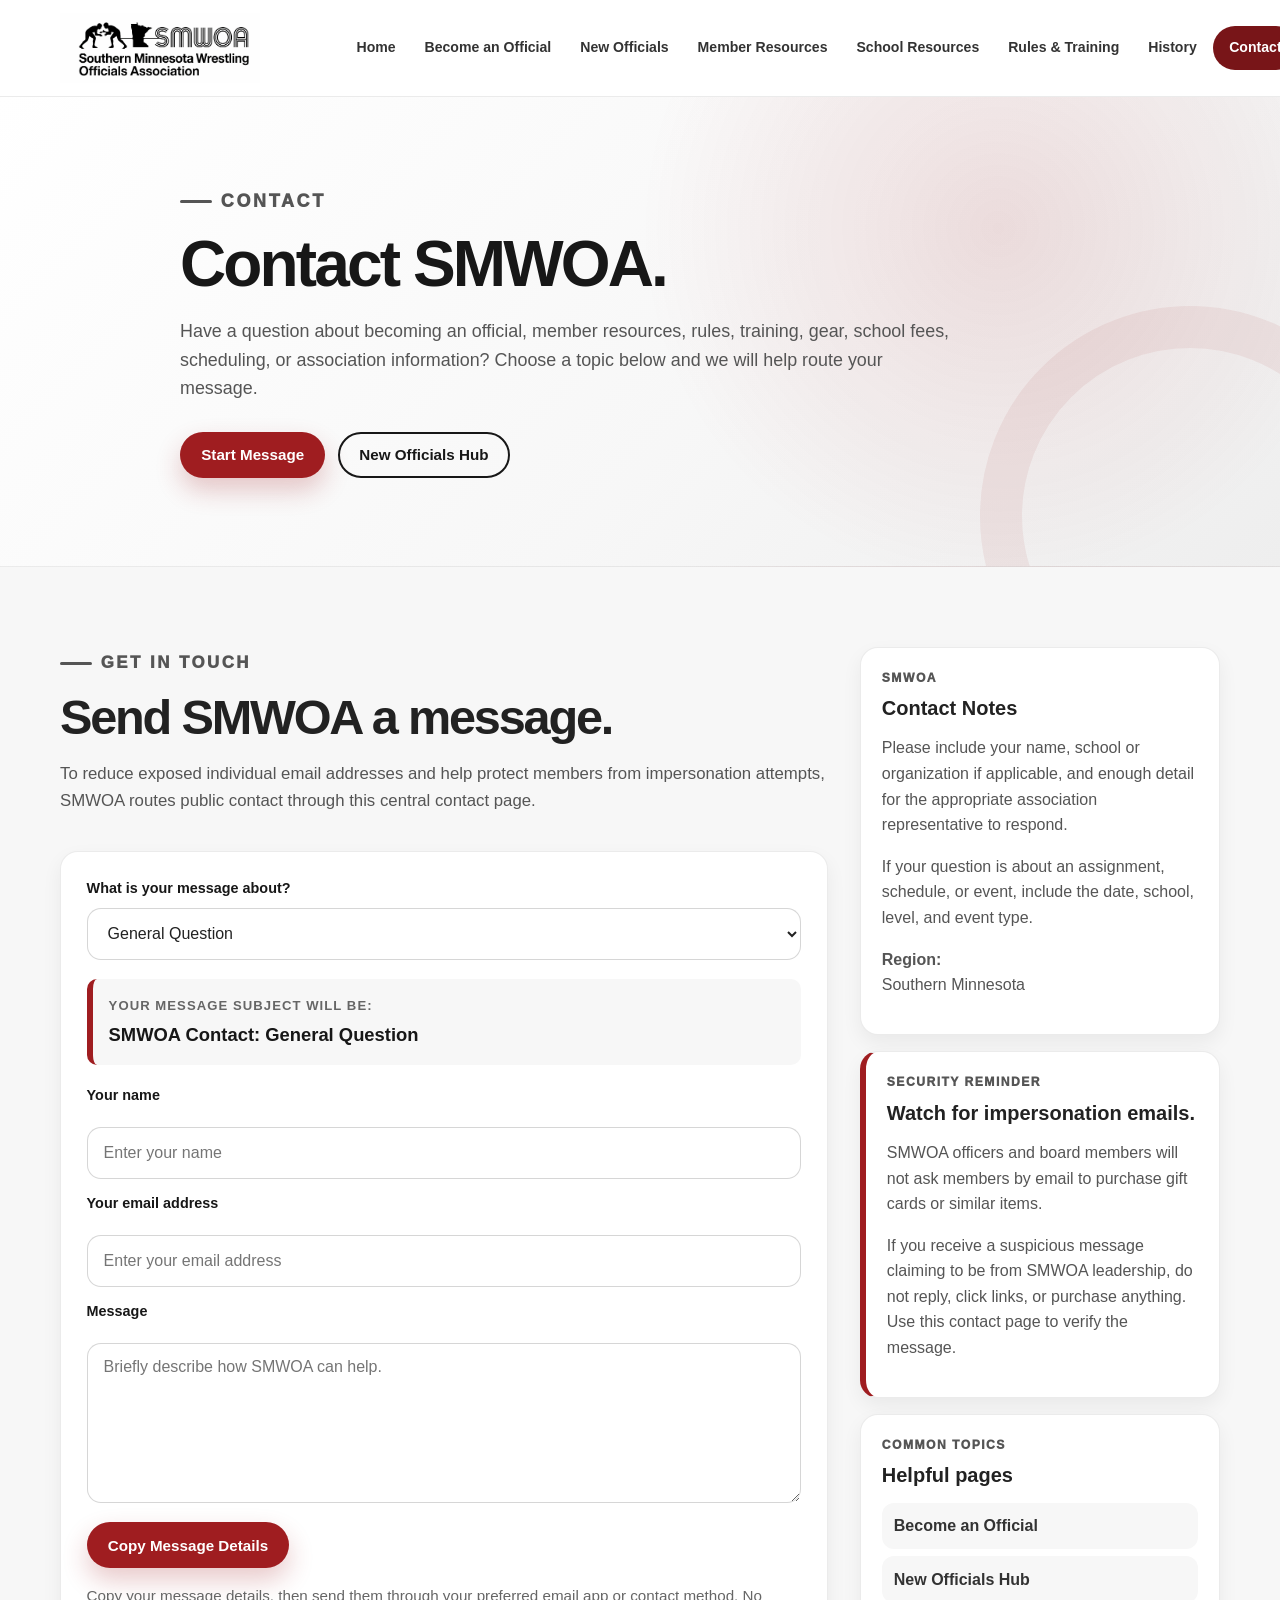
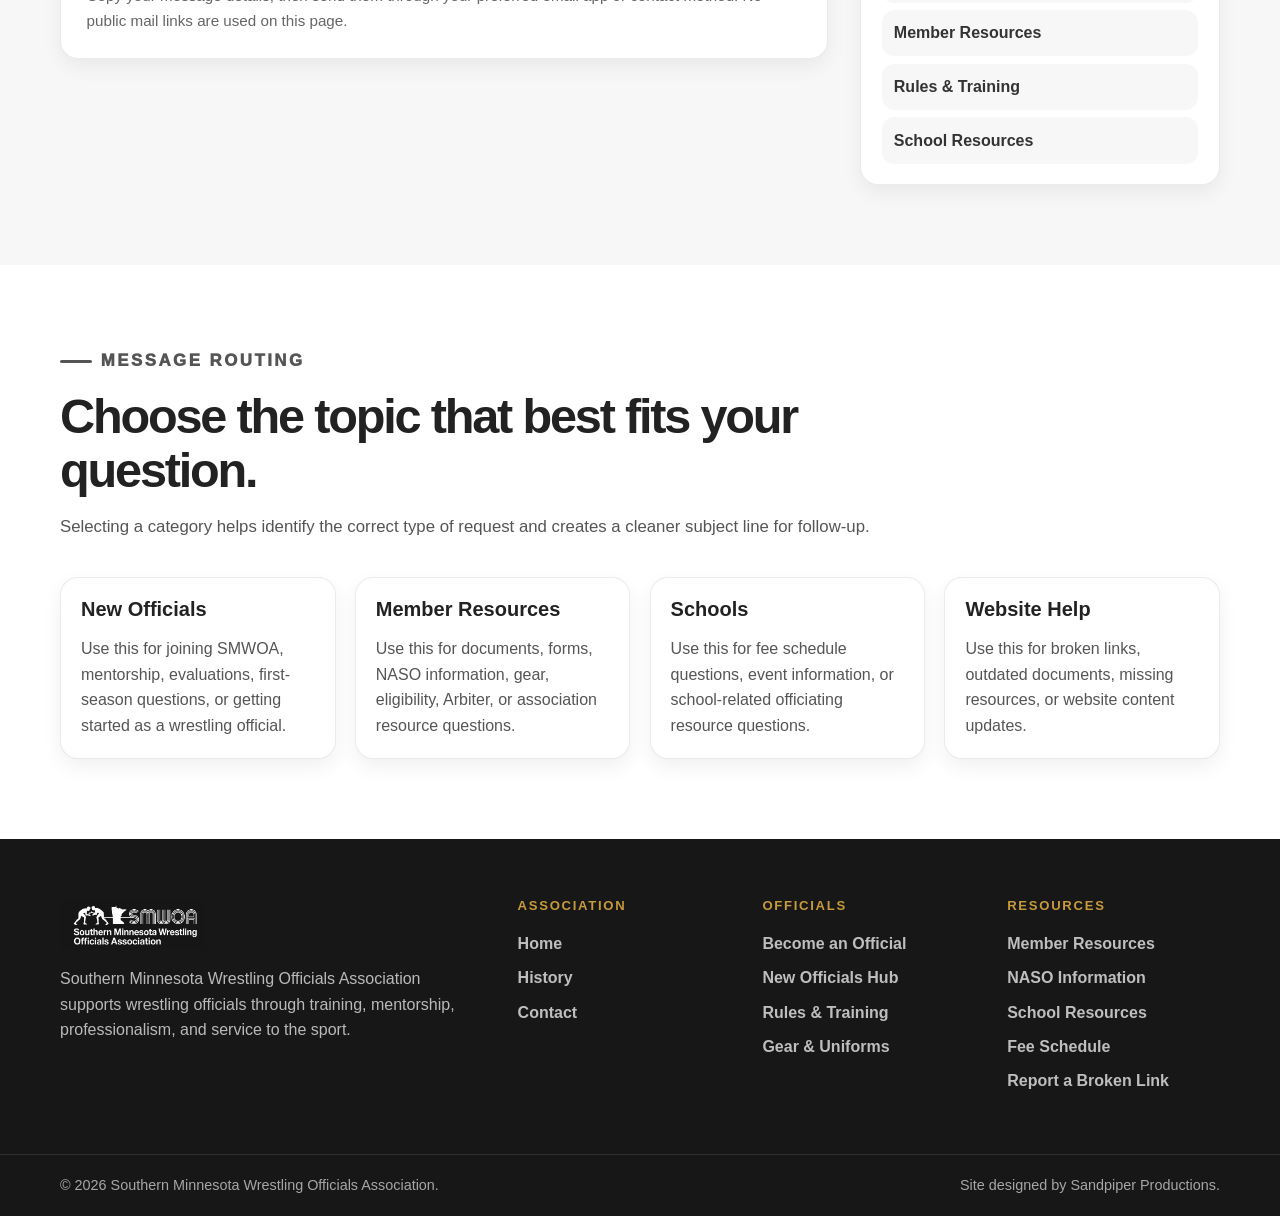
==== contact/index.html @ ad5ef2cb "initial SMWOA Push" ====
<!DOCTYPE html>
<html lang="en">
<head>
  <meta charset="UTF-8" />
  <meta name="viewport" content="width=device-width, initial-scale=1.0" />

  <title>Contact | SMWOA</title>
  <meta
    name="description"
    content="Contact Southern Minnesota Wrestling Officials Association for membership questions, new official information, rules resources, school fee questions, member resources, and association information."
  />

  <link rel="stylesheet" href="/assets/css/style.css" />
</head>

<body data-page="contact">
  <div id="site-header"></div>

  <main>
    <!-- PAGE HERO -->
    <section class="page-hero">
      <div class="container page-hero-inner">
        <p class="eyebrow">Contact</p>
        <h1>Contact SMWOA.</h1>
        <p>
          Have a question about becoming an official, member resources, rules, training,
          gear, school fees, scheduling, or association information? Choose a topic below
          and we will help route your message.
        </p>

        <div class="hero-actions">
          <a href="#contact-form" class="btn btn-primary">Start Message</a>
          <a href="/new-officials/" class="btn btn-secondary">New Officials Hub</a>
        </div>
      </div>
    </section>

    <!-- CONTACT MAIN -->
    <section class="section section-light" id="contact-form">
      <div class="container contact-layout">
        <div class="contact-main">
          <div class="section-heading">
            <p class="eyebrow eyebrow-dark">Get in Touch</p>
            <h2>Send SMWOA a message.</h2>
            <p>
              To reduce exposed individual email addresses and help protect members from
              impersonation attempts, SMWOA routes public contact through this central
              contact page.
            </p>
          </div>

          <div class="contact-form-card">
            <label for="contactCategory" class="contact-label">
              What is your message about?
            </label>

            <select id="contactCategory" class="contact-select">
              <option value="general">General Question</option>
              <option value="join">Becoming an Official / Joining SMWOA</option>
              <option value="new-officials">New Officials / Mentorship / Evaluations</option>
              <option value="rules">Rules & Training</option>
              <option value="gear">Gear / Uniforms</option>
              <option value="member-resources">Member Resources / Documents</option>
              <option value="arbiter">Arbiter / Scheduling</option>
              <option value="school-resources">School Resources / Fee Schedule</option>
              <option value="naso">NASO Information</option>
              <option value="history">Association History / Website Content</option>
              <option value="board">Board / Leadership</option>
              <option value="website">Website Help / Broken Link</option>
              <option value="security">Suspicious Email / Impersonation Concern</option>
            </select>

            <div class="contact-preview-card">
              <p class="contact-preview-label">Your message subject will be:</p>
              <p id="contactSubjectPreview" class="contact-subject-preview">
                SMWOA Contact: General Question
              </p>
            </div>

            <div class="contact-fields">
              <label for="contactName" class="contact-label">Your name</label>
              <input
                id="contactName"
                class="contact-input"
                type="text"
                placeholder="Enter your name"
              />

              <label for="contactEmail" class="contact-label">Your email address</label>
              <input
                id="contactEmail"
                class="contact-input"
                type="email"
                placeholder="Enter your email address"
              />

              <label for="contactMessage" class="contact-label">Message</label>
              <textarea
                id="contactMessage"
                class="contact-textarea"
                rows="7"
                placeholder="Briefly describe how SMWOA can help."
              ></textarea>
            </div>

            <button id="copyContactButton" class="btn btn-primary contact-email-button" type="button">
              Copy Message Details
            </button>

            <p id="copyStatus" class="contact-helper-text" aria-live="polite">
              Copy your message details, then send them through your preferred email app or
              contact method. No public mail links are used on this page.
            </p>
          </div>
        </div>

        <aside class="contact-sidebar">
          <div class="contact-side-card">
            <p class="card-meta">SMWOA</p>
            <h3>Contact Notes</h3>
            <p>
              Please include your name, school or organization if applicable, and enough
              detail for the appropriate association representative to respond.
            </p>
            <p>
              If your question is about an assignment, schedule, or event, include the date,
              school, level, and event type.
            </p>
            <p>
              <strong>Region:</strong><br />
              Southern Minnesota
            </p>
          </div>

          <div class="contact-side-card contact-security-card">
            <p class="card-meta">Security Reminder</p>
            <h3>Watch for impersonation emails.</h3>
            <p>
              SMWOA officers and board members will not ask members by email to purchase
              gift cards or similar items.
            </p>
            <p>
              If you receive a suspicious message claiming to be from SMWOA leadership, do
              not reply, click links, or purchase anything. Use this contact page to verify
              the message.
            </p>
          </div>

          <div class="contact-side-card">
            <p class="card-meta">Common Topics</p>
            <h3>Helpful pages</h3>
            <div class="contact-link-list">
              <a href="/join/">Become an Official</a>
              <a href="/new-officials/">New Officials Hub</a>
              <a href="/member-resources/">Member Resources</a>
              <a href="/rules/">Rules & Training</a>
              <a href="/school-resources/">School Resources</a>
            </div>
          </div>
        </aside>
      </div>
    </section>

    <!-- ROUTING GUIDE -->
    <section class="section">
      <div class="container">
        <div class="section-heading">
          <p class="eyebrow eyebrow-dark">Message Routing</p>
          <h2>Choose the topic that best fits your question.</h2>
          <p>
            Selecting a category helps identify the correct type of request and creates a
            cleaner subject line for follow-up.
          </p>
        </div>

        <div class="contact-topic-grid">
          <article class="contact-topic-card">
            <h3>New Officials</h3>
            <p>
              Use this for joining SMWOA, mentorship, evaluations, first-season questions,
              or getting started as a wrestling official.
            </p>
          </article>

          <article class="contact-topic-card">
            <h3>Member Resources</h3>
            <p>
              Use this for documents, forms, NASO information, gear, eligibility, Arbiter,
              or association resource questions.
            </p>
          </article>

          <article class="contact-topic-card">
            <h3>Schools</h3>
            <p>
              Use this for fee schedule questions, event information, or school-related
              officiating resource questions.
            </p>
          </article>

          <article class="contact-topic-card">
            <h3>Website Help</h3>
            <p>
              Use this for broken links, outdated documents, missing resources, or website
              content updates.
            </p>
          </article>
        </div>
      </div>
    </section>
  </main>

  <div id="site-footer"></div>

  <script src="/assets/js/main.js"></script>

  <script>
    const contactCategories = {
      general: 'General Question',
      join: 'Becoming an Official / Joining SMWOA',
      'new-officials': 'New Officials / Mentorship / Evaluations',
      rules: 'Rules & Training',
      gear: 'Gear / Uniforms',
      'member-resources': 'Member Resources / Documents',
      arbiter: 'Arbiter / Scheduling',
      'school-resources': 'School Resources / Fee Schedule',
      naso: 'NASO Information',
      history: 'Association History / Website Content',
      board: 'Board / Leadership',
      website: 'Website Help / Broken Link',
      security: 'Suspicious Email / Impersonation Concern'
    };

    function getCategoryFromUrl() {
      const params = new URLSearchParams(window.location.search);
      return params.get('category') || 'general';
    }

    function getSelectedSubject() {
      const select = document.getElementById('contactCategory');
      const selectedValue = select ? select.value : 'general';
      const selectedLabel = contactCategories[selectedValue] || contactCategories.general;

      return `SMWOA Contact: ${selectedLabel}`;
    }

    function updateContactPreview() {
      const subjectPreview = document.getElementById('contactSubjectPreview');

      if (subjectPreview) {
        subjectPreview.textContent = getSelectedSubject();
      }
    }

    async function copyContactDetails() {
      const name = document.getElementById('contactName')?.value.trim() || '';
      const email = document.getElementById('contactEmail')?.value.trim() || '';
      const message = document.getElementById('contactMessage')?.value.trim() || '';
      const status = document.getElementById('copyStatus');
      const subject = getSelectedSubject();

      const copiedText = [
        subject,
        '',
        `Name: ${name || '[Add your name]'}`,
        `Email: ${email || '[Add your email address]'}`,
        '',
        'Message:',
        message || '[Add your message]',
        '',
        'Please route this message to the appropriate SMWOA representative.'
      ].join('\n');

      try {
        await navigator.clipboard.writeText(copiedText);

        if (status) {
          status.textContent = 'Message details copied. Paste them into your preferred email app or contact method.';
          status.classList.add('contact-success-text');
        }
      } catch (error) {
        if (status) {
          status.textContent = 'Copy was not available in this browser. Please select and copy your message details manually.';
          status.classList.remove('contact-success-text');
        }
      }
    }

    document.addEventListener('DOMContentLoaded', () => {
      const select = document.getElementById('contactCategory');
      const copyButton = document.getElementById('copyContactButton');

      if (select) {
        const urlCategory = getCategoryFromUrl();

        if (contactCategories[urlCategory]) {
          select.value = urlCategory;
        }

        updateContactPreview();
        select.addEventListener('change', updateContactPreview);
      }

      if (copyButton) {
        copyButton.addEventListener('click', copyContactDetails);
      }
    });
  </script>
</body>
</html>
---- assets/css/style.css ----
/* =====================================================
   SMWOA Website
   Southern Minnesota Wrestling Officials Association
   ===================================================== */

/* -------------------------
   CSS Variables
   ------------------------- */

:root {
  --black: #050505;
  --charcoal: #171717;
  --charcoal-2: #242424;

  --gray-900: #222222;
  --gray-800: #333333;
  --gray-700: #555555;
  --gray-600: #666666;
  --gray-400: #a5a5a5;
  --gray-300: #d8d8d8;
  --gray-200: #eeeeee;
  --gray-100: #f7f7f7;

  --white: #ffffff;

  --red: #9f1d20;
  --red-dark: #781518;
  --gold: #c79a3a;

  --body-font: "Inter", "Segoe UI", Roboto, Helvetica, Arial, sans-serif;
  --heading-font: "Inter", "Segoe UI", Roboto, Helvetica, Arial, sans-serif;

  --shadow-sm: 0 8px 20px rgba(0, 0, 0, 0.06);
  --shadow-md: 0 16px 36px rgba(0, 0, 0, 0.1);
  --shadow-lg: 0 24px 56px rgba(0, 0, 0, 0.16);

  --radius-sm: 10px;
  --radius-md: 18px;
  --radius-lg: 28px;

  --container: 1160px;
}

/* -------------------------
   Base
   ------------------------- */

*,
*::before,
*::after {
  box-sizing: border-box;
}

html {
  scroll-behavior: smooth;
}

body {
  margin: 0;
  color: var(--gray-900);
  background: var(--white);
  font-family: var(--body-font);
  font-size: 16px;
  line-height: 1.6;
}

body.nav-open {
  overflow: hidden;
}

img {
  display: block;
  max-width: 100%;
}

a {
  color: inherit;
  text-decoration: none;
}

p {
  margin: 0 0 1rem;
}

h1,
h2,
h3 {
  margin: 0 0 1rem;
  line-height: 1.12;
}

h1,
h2 {
  font-family: var(--heading-font);
  font-weight: 900;
  letter-spacing: -0.045em;
}

h1 {
  max-width: 900px;
  font-size: clamp(2.75rem, 5.6vw, 5.25rem);
}

h2 {
  font-size: clamp(2rem, 3.8vw, 3.35rem);
}

h3 {
  font-size: 1.25rem;
}

ul,
ol {
  margin-top: 0;
}

.container {
  width: min(var(--container), calc(100% - 2rem));
  margin: 0 auto;
}

.muted {
  color: var(--gray-600);
}

/* -------------------------
   Buttons / Links
   ------------------------- */

.btn {
  display: inline-flex;
  align-items: center;
  justify-content: center;
  min-height: 46px;
  padding: 0.78rem 1.2rem;
  border: 2px solid transparent;
  border-radius: 999px;
  font-size: 0.95rem;
  font-weight: 850;
  line-height: 1;
  text-align: center;
  transition:
    transform 180ms ease,
    background 180ms ease,
    color 180ms ease,
    border-color 180ms ease,
    box-shadow 180ms ease;
}

.btn:hover {
  transform: translateY(-2px);
}

.btn-primary {
  color: var(--white);
  background: var(--red);
  box-shadow: 0 12px 26px rgba(159, 29, 32, 0.24);
}

.btn-primary:hover {
  background: var(--red-dark);
}

.btn-secondary,
.btn-outline {
  color: var(--charcoal);
  border-color: var(--charcoal);
  background: transparent;
}

.btn-secondary:hover,
.btn-outline:hover {
  color: var(--white);
  background: var(--charcoal);
}

.text-link {
  display: inline-flex;
  align-items: center;
  color: var(--red);
  font-weight: 850;
  text-decoration: underline;
  text-underline-offset: 0.3em;
}

.text-link:hover {
  color: var(--red-dark);
}

/* -------------------------
   Header
   ------------------------- */

.site-header {
  position: sticky;
  top: 0;
  z-index: 1000;
  color: var(--charcoal);
  background: rgba(255, 255, 255, 0.97);
  border-bottom: 1px solid rgba(0, 0, 0, 0.08);
  backdrop-filter: blur(16px);
}

.header-inner {
  display: flex;
  align-items: center;
  justify-content: space-between;
  min-height: 96px;
  gap: 1.5rem;
}

.site-brand {
  display: inline-flex;
  align-items: center;
  gap: 0.75rem;
  min-width: 260px;
  max-width: 390px;
}

.site-logo {
  width: auto;
  height: 70px;
  flex: 0 0 auto;
  object-fit: contain;
  border-radius: 0;
  background: transparent;
}

.site-title {
  display: grid;
  min-width: 0;
  line-height: 1.08;
}

.site-title strong {
  color: var(--charcoal);
  font-size: 1.15rem;
  font-weight: 950;
  letter-spacing: 0.1em;
}

.site-title small {
  max-width: 270px;
  color: var(--gray-700);
  font-size: 0.74rem;
  font-weight: 850;
  letter-spacing: 0;
}

.site-nav {
  display: flex;
  align-items: center;
  justify-content: flex-end;
  gap: 0.25rem;
  margin-left: auto;
}

.site-nav a {
  display: inline-flex;
  align-items: center;
  justify-content: center;
  min-height: 42px;
  padding: 0.55rem 0.78rem;
  border-radius: 999px;
  color: var(--gray-800);
  font-size: 0.88rem;
  font-weight: 850;
  line-height: 1.1;
  text-align: center;
  white-space: nowrap;
  transition:
    background 180ms ease,
    color 180ms ease;
}

.site-nav a:hover,
.site-nav a[aria-current="page"] {
  color: var(--charcoal);
  background: rgba(0, 0, 0, 0.07);
}

.site-nav .nav-cta {
  min-height: 44px;
  padding-inline: 1rem;
  color: var(--white);
  background: var(--red);
}

.site-nav .nav-cta:hover,
.site-nav .nav-cta[aria-current="page"] {
  color: var(--white);
  background: var(--red-dark);
}

.nav-toggle {
  display: none;
  width: 46px;
  height: 42px;
  padding: 0;
  border: 0;
  border-radius: 12px;
  background: var(--charcoal);
  cursor: pointer;
}

.nav-toggle span {
  display: block;
  width: 23px;
  height: 2px;
  margin: 5px auto;
  background: var(--white);
  border-radius: 999px;
  transition:
    transform 180ms ease,
    opacity 180ms ease;
}

body.nav-open .nav-toggle span:nth-child(1) {
  transform: translateY(7px) rotate(45deg);
}

body.nav-open .nav-toggle span:nth-child(2) {
  opacity: 0;
}

body.nav-open .nav-toggle span:nth-child(3) {
  transform: translateY(-7px) rotate(-45deg);
}

/* -------------------------
   Hero
   ------------------------- */

.hero {
  position: relative;
  display: grid;
  align-items: center;
  min-height: 660px;
  overflow: hidden;
  color: var(--charcoal);
  background:
    radial-gradient(circle at 72% 28%, rgba(159, 29, 32, 0.15), transparent 34%),
    linear-gradient(135deg, #ffffff 0%, #f7f7f7 52%, #eeeeee 100%);
}

.hero::before {
  content: "";
  position: absolute;
  inset: 0;
  opacity: 0.42;
  background:
    linear-gradient(90deg, rgba(0, 0, 0, 0.035) 1px, transparent 1px),
    linear-gradient(rgba(0, 0, 0, 0.035) 1px, transparent 1px);
  background-size: 44px 44px;
  mask-image: radial-gradient(circle at center, black 0%, transparent 76%);
}

.hero::after {
  content: "WRESTLING";
  position: absolute;
  right: -0.05em;
  bottom: -0.22em;
  color: rgba(0, 0, 0, 0.045);
  font-family: var(--heading-font);
  font-size: clamp(5rem, 16vw, 15rem);
  font-weight: 950;
  letter-spacing: -0.08em;
  line-height: 1;
  pointer-events: none;
}

.hero-overlay {
  display: none;
}

.hero-content {
  position: relative;
  z-index: 2;
  max-width: 980px;
  padding: 4.5rem 0;
}

.hero-logo-wrap {
  width: 180px;
  margin-bottom: 2rem;
  padding: 0;
  border: none;
  border-radius: 0;
  background: transparent;
  box-shadow: none;
}

.hero-logo {
  width: 100%;
  height: auto;
  background: transparent;
}

.hero-text {
  max-width: 720px;
  color: var(--gray-700);
  font-size: clamp(1.05rem, 1.7vw, 1.22rem);
}

.hero-actions {
  display: flex;
  flex-wrap: wrap;
  gap: 0.8rem;
  margin-top: 1.8rem;
}

/* -------------------------
   Page Hero
   ------------------------- */

.page-hero {
  position: relative;
  overflow: hidden;
  padding: 5.5rem 0;
  color: var(--charcoal);
  background:
    radial-gradient(circle at 78% 28%, rgba(159, 29, 32, 0.12), transparent 34%),
    linear-gradient(135deg, #ffffff 0%, #f7f7f7 58%, #eeeeee 100%);
  border-bottom: 1px solid rgba(0, 0, 0, 0.08);
}

.page-hero::after {
  content: "";
  position: absolute;
  right: -120px;
  bottom: -160px;
  width: 420px;
  height: 420px;
  border: 42px solid rgba(159, 29, 32, 0.07);
  border-radius: 999px;
  pointer-events: none;
}

.page-hero-inner {
  position: relative;
  z-index: 2;
  max-width: 920px;
}

.page-hero h1 {
  max-width: 850px;
  font-size: clamp(2.4rem, 5vw, 4.8rem);
}

.page-hero p {
  max-width: 780px;
  color: var(--gray-700);
  font-size: 1.12rem;
}

/* -------------------------
   Sections
   ------------------------- */

.section {
  padding: 5rem 0;
}

.section-light {
  background: var(--gray-100);
}

.section-dark {
  color: var(--white);
  background:
    radial-gradient(circle at 18% 25%, rgba(159, 29, 32, 0.22), transparent 34%),
    linear-gradient(135deg, #202020, #101010);
}

.section-heading {
  max-width: 820px;
  margin-bottom: 2.25rem;
}

.section-heading p {
  color: var(--gray-700);
  font-size: 1.05rem;
}

.section-dark .section-heading p,
.section-dark p {
  color: rgba(255, 255, 255, 0.78);
}

.eyebrow {
  display: inline-flex;
  align-items: center;
  gap: 0.55rem;
  margin-bottom: 0.85rem;
  color: var(--gold);
  font-size: 0.76rem;
  font-weight: 950;
  letter-spacing: 0.15em;
  text-transform: uppercase;
}

.eyebrow::before {
  content: "";
  width: 32px;
  height: 3px;
  border-radius: 999px;
  background: currentColor;
}

.eyebrow-dark {
  color: var(--red);
}

.split {
  display: grid;
  grid-template-columns: minmax(0, 1.2fr) minmax(300px, 0.8fr);
  gap: 2rem;
  align-items: center;
}

.split-reverse {
  grid-template-columns: minmax(0, 0.9fr) minmax(0, 1.1fr);
}

/* -------------------------
   Cards
   ------------------------- */

.card-grid {
  display: grid;
  gap: 1.2rem;
}

.card-grid-3 {
  grid-template-columns: repeat(3, minmax(0, 1fr));
}

.card-grid-4 {
  grid-template-columns: repeat(4, minmax(0, 1fr));
}

.feature-card,
.content-card,
.info-panel,
.person-card,
.stat-card,
.simple-panel {
  border: 1px solid rgba(0, 0, 0, 0.08);
  border-radius: var(--radius-md);
  background: var(--white);
  box-shadow: var(--shadow-sm);
}

.feature-card {
  position: relative;
  display: flex;
  min-height: 250px;
  flex-direction: column;
  justify-content: flex-end;
  padding: 1.3rem;
  overflow: hidden;
  transition:
    transform 180ms ease,
    box-shadow 180ms ease,
    border-color 180ms ease;
}

.feature-card::before {
  content: "";
  position: absolute;
  inset: 0;
  background:
    linear-gradient(135deg, rgba(159, 29, 32, 0.08), transparent 45%),
    linear-gradient(180deg, transparent, rgba(0, 0, 0, 0.025));
  pointer-events: none;
}

.feature-card:hover {
  transform: translateY(-5px);
  border-color: rgba(159, 29, 32, 0.24);
  box-shadow: var(--shadow-md);
}

.feature-card > * {
  position: relative;
  z-index: 1;
}

.card-kicker {
  display: inline-flex;
  width: fit-content;
  margin-bottom: 0.75rem;
  padding: 0.34rem 0.62rem;
  border-radius: 999px;
  color: var(--red);
  background: rgba(159, 29, 32, 0.09);
  font-size: 0.72rem;
  font-weight: 950;
  letter-spacing: 0.08em;
  text-transform: uppercase;
}

.feature-card h3 {
  margin-bottom: 0.5rem;
}

.feature-card p,
.content-card p,
.stat-card span,
.simple-panel p {
  color: var(--gray-700);
}

.content-card,
.info-panel,
.simple-panel {
  padding: 1.5rem;
}

.content-card h2 {
  font-size: clamp(2rem, 3.2vw, 3rem);
}

.info-panel {
  color: var(--charcoal);
  box-shadow: var(--shadow-md);
}

.info-panel h3 {
  color: var(--charcoal);
}

.info-panel .muted,
.info-panel p {
  color: var(--gray-700);
}

.stat-stack {
  display: grid;
  gap: 1rem;
}

.stat-card {
  padding: 1.25rem;
  border-left: 6px solid var(--red);
}

.stat-card strong {
  display: block;
  margin-bottom: 0.28rem;
  color: var(--charcoal);
  font-size: 1.18rem;
}

.person-card {
  padding: 1.25rem;
}

.person-card h3 {
  margin-bottom: 0.4rem;
  color: var(--red);
}

.person-card p {
  margin: 0;
  color: var(--gray-700);
}

/* -------------------------
   Utility Lists / Panels
   ------------------------- */

.clean-list {
  margin: 0;
  padding-left: 1.2rem;
  color: var(--gray-700);
}

.clean-list li + li {
  margin-top: 0.72rem;
}

.clean-list li::marker {
  color: var(--red);
  font-weight: 950;
}

.button-row {
  display: flex;
  flex-wrap: wrap;
  gap: 0.8rem;
  margin: 1.5rem 0;
}

.notice-card {
  margin: 1.5rem 0;
  padding: 1.35rem;
  border-left: 6px solid var(--red);
  border-radius: var(--radius-md);
  background: var(--gray-100);
}

.notice-card h3 {
  margin-bottom: 0.75rem;
}

.notice-card ul {
  margin: 0;
  padding-left: 1.2rem;
  color: var(--gray-700);
}

.notice-card li + li {
  margin-top: 0.6rem;
}

.notice-card-light {
  background: #fff8f8;
}

.resource-stack {
  display: grid;
  gap: 1rem;
}

.resource-card,
.member-resource-card,
.rules-resource-card {
  display: grid;
  grid-template-columns: auto minmax(0, 1fr);
  gap: 1rem;
  align-items: start;
  padding: 1.25rem;
  border: 1px solid rgba(0, 0, 0, 0.08);
  border-radius: var(--radius-md);
  background: var(--white);
  box-shadow: var(--shadow-sm);
  transition:
    transform 180ms ease,
    border-color 180ms ease,
    box-shadow 180ms ease;
}

.resource-card:hover,
.member-resource-card:hover,
.rules-resource-card:hover {
  transform: translateY(-4px);
  border-color: rgba(159, 29, 32, 0.24);
  box-shadow: var(--shadow-md);
}

.resource-card h3,
.member-resource-card h3,
.rules-resource-card h3 {
  margin-bottom: 0.4rem;
}

.resource-card p,
.member-resource-card p,
.rules-resource-card p {
  margin: 0;
  color: var(--gray-700);
}

.resource-type {
  display: inline-flex;
  align-items: center;
  justify-content: center;
  min-width: 56px;
  min-height: 38px;
  padding: 0.35rem 0.55rem;
  border-radius: 999px;
  color: var(--white);
  background: var(--charcoal);
  font-size: 0.76rem;
  font-weight: 950;
  letter-spacing: 0.08em;
  text-transform: uppercase;
}

/* -------------------------
   Article / Join Page
   ------------------------- */

.article-layout {
  display: grid;
  grid-template-columns: 280px minmax(0, 1fr);
  gap: 3rem;
  align-items: start;
}

.article-sidebar {
  position: sticky;
  top: 104px;
}

.sidebar-card {
  display: grid;
  gap: 0.35rem;
  padding: 1.25rem;
  border: 1px solid rgba(0, 0, 0, 0.08);
  border-radius: var(--radius-md);
  background: var(--gray-100);
  box-shadow: var(--shadow-sm);
}

.sidebar-card h2 {
  margin-bottom: 0.65rem;
  color: var(--charcoal);
  font-family: var(--body-font);
  font-size: 0.82rem;
  font-weight: 950;
  letter-spacing: 0.12em;
  text-transform: uppercase;
}

.sidebar-card a {
  padding: 0.65rem 0.75rem;
  border-radius: 12px;
  color: var(--gray-800);
  font-size: 0.95rem;
  font-weight: 800;
}

.sidebar-card a:hover {
  color: var(--red);
  background: var(--white);
}

.article-content {
  max-width: 860px;
}

.article-section {
  padding: 0 0 3rem;
  margin-bottom: 3rem;
  border-bottom: 1px solid rgba(0, 0, 0, 0.09);
}

.article-section:last-child {
  padding-bottom: 0;
  margin-bottom: 0;
  border-bottom: 0;
}

.article-section h2 {
  max-width: 780px;
  font-size: clamp(1.9rem, 3vw, 3rem);
}

.article-section p {
  color: var(--gray-700);
  font-size: 1.05rem;
}

.article-section a:not(.btn) {
  color: var(--red);
  font-weight: 800;
  text-decoration: underline;
  text-underline-offset: 0.25em;
}

.step-list {
  display: grid;
  gap: 0.8rem;
  margin: 1.25rem 0 0;
  padding-left: 1.25rem;
  color: var(--gray-700);
  font-size: 1.05rem;
}

.step-list li::marker {
  color: var(--red);
  font-weight: 900;
}

.info-strip {
  display: flex;
  align-items: center;
  justify-content: space-between;
  gap: 1.25rem;
  margin-top: 1.5rem;
  padding: 1.4rem;
  border-radius: var(--radius-md);
  color: var(--white);
  background:
    radial-gradient(circle at 15% 15%, rgba(214, 168, 79, 0.22), transparent 28%),
    linear-gradient(135deg, var(--charcoal), var(--black));
  box-shadow: var(--shadow-md);
}

.info-strip h3 {
  margin-bottom: 0.35rem;
}

.info-strip p {
  max-width: 560px;
  margin: 0;
  color: rgba(255, 255, 255, 0.76);
}

.info-strip .btn {
  flex: 0 0 auto;
}

/* -------------------------
   New Officials / Roadmap
   ------------------------- */

.checklist-grid {
  display: grid;
  grid-template-columns: repeat(3, minmax(0, 1fr));
  gap: 1.2rem;
}

.check-card {
  padding: 1.35rem;
  border: 1px solid rgba(0, 0, 0, 0.08);
  border-radius: var(--radius-md);
  background: var(--white);
  box-shadow: var(--shadow-sm);
}

.check-card span,
.gear-requirement-card span {
  display: inline-flex;
  align-items: center;
  justify-content: center;
  width: 42px;
  height: 42px;
  margin-bottom: 1rem;
  border-radius: 999px;
  color: var(--white);
  background: var(--red);
  font-size: 0.88rem;
  font-weight: 950;
}

.check-card p,
.gear-requirement-card p {
  margin: 0;
  color: var(--gray-700);
}

.dark-card-grid {
  display: grid;
  grid-template-columns: repeat(4, minmax(0, 1fr));
  gap: 1.2rem;
}

.dark-card {
  padding: 1.35rem;
  border: 1px solid rgba(255, 255, 255, 0.12);
  border-radius: var(--radius-md);
  background: rgba(255, 255, 255, 0.08);
}

.dark-card h3 {
  color: var(--white);
}

.dark-card p {
  margin: 0;
  color: rgba(255, 255, 255, 0.76);
}

.two-column-content {
  display: grid;
  grid-template-columns: repeat(2, minmax(0, 1fr));
  gap: 1.4rem;
  align-items: stretch;
}

.roadmap-section {
  background: linear-gradient(180deg, #ffffff 0%, #fafafa 100%);
}

.roadmap {
  position: relative;
  display: grid;
  gap: 1.2rem;
  margin-top: 2rem;
}

.roadmap::before {
  content: "";
  position: absolute;
  top: 0.5rem;
  bottom: 0.5rem;
  left: 24px;
  width: 4px;
  border-radius: 999px;
  background: linear-gradient(180deg, rgba(159, 29, 32, 0.18), rgba(159, 29, 32, 0.5));
}

.roadmap-step {
  position: relative;
  display: grid;
  grid-template-columns: 48px minmax(0, 1fr);
  gap: 1rem;
  align-items: start;
}

.roadmap-marker {
  position: relative;
  z-index: 2;
  display: flex;
  justify-content: center;
  padding-top: 0.15rem;
}

.roadmap-marker span {
  display: inline-flex;
  align-items: center;
  justify-content: center;
  width: 48px;
  height: 48px;
  border: 4px solid #fff;
  border-radius: 999px;
  color: var(--white);
  background: var(--red);
  box-shadow: var(--shadow-sm);
  font-size: 0.95rem;
  font-weight: 950;
}

.roadmap-card {
  padding: 1.35rem;
  border: 1px solid rgba(0, 0, 0, 0.08);
  border-radius: var(--radius-md);
  background: var(--white);
  box-shadow: var(--shadow-sm);
}

.roadmap-kicker {
  margin-bottom: 0.45rem;
  color: var(--red);
  font-size: 0.76rem;
  font-weight: 950;
  letter-spacing: 0.12em;
  text-transform: uppercase;
}

.roadmap-card p:last-child {
  margin-bottom: 0;
  color: var(--gray-700);
}

/* -------------------------
   Member Resources
   ------------------------- */

.member-resource-grid,
.resource-guide-grid {
  display: grid;
  grid-template-columns: repeat(3, minmax(0, 1fr));
  gap: 1.2rem;
}

.member-resource-card {
  min-height: 190px;
}

/* -------------------------
   Gear Page
   ------------------------- */

.gear-callout {
  display: grid;
  gap: 0.75rem;
}

.gear-requirements-grid {
  display: grid;
  grid-template-columns: repeat(4, minmax(0, 1fr));
  gap: 1.2rem;
}

.gear-requirement-card {
  padding: 1.35rem;
  border: 1px solid rgba(0, 0, 0, 0.08);
  border-radius: var(--radius-md);
  background: var(--white);
  box-shadow: var(--shadow-sm);
}

.gear-vendor-grid {
  display: grid;
  grid-template-columns: repeat(3, minmax(0, 1fr));
  gap: 1.2rem;
}

.gear-vendor-card {
  display: grid;
  align-items: center;
  justify-items: center;
  min-height: 210px;
  padding: 1.5rem;
  border: 1px solid rgba(0, 0, 0, 0.08);
  border-radius: var(--radius-md);
  background: var(--white);
  box-shadow: var(--shadow-sm);
  transition:
    transform 180ms ease,
    border-color 180ms ease,
    box-shadow 180ms ease;
}

.gear-vendor-card:hover {
  transform: translateY(-4px);
  border-color: rgba(159, 29, 32, 0.24);
  box-shadow: var(--shadow-md);
}

.gear-vendor-card img {
  max-width: 245px;
  max-height: 115px;
  width: auto;
  height: auto;
  object-fit: contain;
}

.gear-vendor-card span {
  margin-top: 1rem;
  color: var(--gray-800);
  font-size: 0.95rem;
  font-weight: 850;
  text-align: center;
}

/* -------------------------
   NASO Page
   ------------------------- */

.naso-page-layout {
  display: grid;
  grid-template-columns: minmax(260px, 0.48fr) minmax(0, 0.92fr);
  gap: 2rem;
  align-items: start;
}

.naso-flyer-column {
  display: grid;
  gap: 0.9rem;
}

.naso-flyer-link {
  display: block;
  padding: 0.75rem;
  border: 1px solid rgba(0, 0, 0, 0.08);
  border-radius: var(--radius-md);
  background: var(--white);
  box-shadow: var(--shadow-sm);
  transition:
    transform 180ms ease,
    border-color 180ms ease,
    box-shadow 180ms ease;
}

.naso-flyer-link:hover {
  transform: translateY(-4px);
  border-color: rgba(159, 29, 32, 0.24);
  box-shadow: var(--shadow-md);
}

.naso-flyer-image {
  width: 100%;
  height: auto;
  border-radius: 12px;
}

.naso-flyer-caption {
  margin: 0;
  color: var(--gray-600);
  font-size: 0.95rem;
  font-weight: 750;
  text-align: center;
}

.naso-content-card {
  padding: 1.8rem;
  border: 1px solid rgba(0, 0, 0, 0.08);
  border-radius: var(--radius-md);
  background: var(--white);
  box-shadow: var(--shadow-sm);
}

.naso-content-card h2 {
  font-size: clamp(2rem, 3.3vw, 3rem);
}

.naso-content-card p {
  color: var(--gray-700);
}

.naso-benefits-grid {
  display: grid;
  grid-template-columns: repeat(3, minmax(0, 1fr));
  gap: 1.2rem;
}

.naso-benefit-card {
  padding: 1.35rem;
  border: 1px solid rgba(0, 0, 0, 0.08);
  border-radius: var(--radius-md);
  background: var(--white);
  box-shadow: var(--shadow-sm);
}

/* -------------------------
   School Resources / Fee Page
   ------------------------- */

.school-fee-intro {
  max-width: 860px;
}

.school-fee-intro h2 {
  font-size: clamp(2rem, 3.8vw, 3.4rem);
}

.school-fee-intro p {
  color: var(--gray-700);
  font-size: 1.12rem;
}

.fee-table-card {
  overflow: hidden;
  border: 1px solid rgba(0, 0, 0, 0.08);
  border-radius: var(--radius-md);
  background: var(--white);
  box-shadow: var(--shadow-sm);
}

.fee-table {
  width: 100%;
  border-collapse: collapse;
}

.fee-table th,
.fee-table td {
  padding: 1rem 1.15rem;
  text-align: left;
  vertical-align: top;
  border-bottom: 1px solid rgba(0, 0, 0, 0.08);
}

.fee-table th {
  color: var(--white);
  background: var(--charcoal);
  font-size: 0.85rem;
  font-weight: 950;
  letter-spacing: 0.08em;
  text-transform: uppercase;
}

.fee-table td {
  color: var(--gray-800);
  font-weight: 750;
}

.fee-table tr:last-child td {
  border-bottom: 0;
}

.fee-table td:last-child {
  color: var(--red);
  font-weight: 950;
  white-space: nowrap;
}

.fee-note {
  margin: 0;
  padding: 1rem 1.15rem;
  color: var(--gray-800);
  background: #fff8f8;
  border-top: 1px solid rgba(159, 29, 32, 0.14);
  font-weight: 850;
}

.compact-fee-table td:first-child {
  width: 55%;
}

.mileage-grid {
  display: grid;
  grid-template-columns: repeat(2, minmax(0, 1fr));
  gap: 1rem;
}

.mileage-card {
  display: grid;
  gap: 0.35rem;
  padding: 1.3rem;
  border: 1px solid rgba(0, 0, 0, 0.08);
  border-radius: var(--radius-md);
  background: var(--white);
  box-shadow: var(--shadow-sm);
}

.mileage-card span {
  color: var(--gray-700);
  font-weight: 850;
}

.mileage-card strong {
  color: var(--red);
  font-size: 2rem;
  line-height: 1;
}

/* -------------------------
   Rules & Training
   ------------------------- */

.rules-callout {
  display: grid;
  gap: 0.75rem;
}

.rules-callout p {
  margin: 0;
  color: var(--gray-700);
}

.rules-resource-grid {
  display: grid;
  grid-template-columns: repeat(2, minmax(0, 1fr));
  gap: 1.2rem;
}

.rules-resource-card {
  min-height: 190px;
  padding: 1.35rem;
}

/* -------------------------
   History / Purpose / Leadership
   ------------------------- */

.history-highlight-card {
  display: grid;
  gap: 0.8rem;
  padding: 1.6rem;
  border-radius: var(--radius-md);
  color: var(--white);
  background:
    radial-gradient(circle at 18% 18%, rgba(214, 168, 79, 0.26), transparent 32%),
    linear-gradient(135deg, var(--charcoal), var(--black));
  box-shadow: var(--shadow-md);
}

.history-highlight-card span {
  color: var(--gold);
  font-size: 0.78rem;
  font-weight: 950;
  letter-spacing: 0.14em;
  text-transform: uppercase;
}

.history-highlight-card strong {
  font-size: clamp(1.8rem, 3vw, 2.7rem);
  line-height: 1.05;
}

.history-highlight-card p {
  margin: 0;
  color: rgba(255, 255, 255, 0.76);
}

.history-timeline {
  position: relative;
  display: grid;
  gap: 1.3rem;
  margin-top: 2rem;
}

.history-timeline::before {
  content: "";
  position: absolute;
  top: 0.5rem;
  bottom: 0.5rem;
  left: 14px;
  width: 4px;
  border-radius: 999px;
  background: linear-gradient(180deg, rgba(159, 29, 32, 0.18), rgba(159, 29, 32, 0.52));
}

.history-timeline-item {
  position: relative;
  display: grid;
  grid-template-columns: 32px minmax(0, 1fr);
  gap: 1rem;
  align-items: start;
}

.history-timeline-marker {
  position: relative;
  z-index: 2;
  width: 32px;
  height: 32px;
  border: 6px solid var(--white);
  border-radius: 999px;
  background: var(--red);
  box-shadow: var(--shadow-sm);
}

.history-timeline-card {
  padding: 1.35rem;
  border: 1px solid rgba(0, 0, 0, 0.08);
  border-radius: var(--radius-md);
  background: var(--white);
  box-shadow: var(--shadow-sm);
}

.history-date {
  margin-bottom: 0.45rem;
  color: var(--red);
  font-size: 0.78rem;
  font-weight: 950;
  letter-spacing: 0.12em;
  text-transform: uppercase;
}

.history-timeline-card p:last-child {
  margin-bottom: 0;
  color: var(--gray-700);
}

.history-values-grid {
  display: grid;
  grid-template-columns: repeat(3, minmax(0, 1fr));
  gap: 1.2rem;
}

.history-values-grid .content-card h3 {
  font-size: 1.35rem;
}

.leadership-feature-grid {
  display: grid;
  grid-template-columns: repeat(4, minmax(0, 1fr));
  gap: 1.2rem;
}

.leadership-feature-card {
  padding: 1.35rem;
  border: 1px solid rgba(0, 0, 0, 0.08);
  border-radius: var(--radius-md);
  background: var(--white);
  box-shadow: var(--shadow-sm);
}

.leadership-feature-card span {
  display: inline-flex;
  margin-bottom: 0.8rem;
  color: var(--red);
  font-size: 0.76rem;
  font-weight: 950;
  letter-spacing: 0.12em;
  text-transform: uppercase;
}

.leadership-feature-card h3 {
  margin-bottom: 0.3rem;
}

.leadership-feature-card p {
  margin: 0 0 0.8rem;
  color: var(--gray-700);
  font-weight: 800;
}

.board-card {
  margin-top: 1.4rem;
  padding: 1.5rem;
  border-radius: var(--radius-md);
  color: var(--white);
  background: linear-gradient(135deg, var(--charcoal), var(--black));
  box-shadow: var(--shadow-md);
}

.board-card h3 {
  margin-bottom: 1rem;
}

.board-list {
  display: flex;
  flex-wrap: wrap;
  gap: 0.75rem;
}

.board-list span {
  display: inline-flex;
  padding: 0.55rem 0.8rem;
  border-radius: 999px;
  color: var(--white);
  background: rgba(255, 255, 255, 0.1);
  font-size: 0.95rem;
  font-weight: 800;
}

/* -------------------------
   Contact Page
   ------------------------- */

.contact-layout {
  display: grid;
  grid-template-columns: minmax(0, 1fr) 360px;
  gap: 2rem;
  align-items: start;
}

.contact-main {
  min-width: 0;
}

.contact-form-card,
.contact-side-card,
.contact-topic-card {
  border: 1px solid rgba(0, 0, 0, 0.08);
  border-radius: var(--radius-md);
  background: var(--white);
  box-shadow: var(--shadow-sm);
}

.contact-form-card {
  padding: 1.6rem;
}

.contact-label {
  display: block;
  margin-bottom: 0.45rem;
  color: var(--charcoal);
  font-size: 0.9rem;
  font-weight: 900;
}

.contact-select,
.contact-input,
.contact-textarea {
  width: 100%;
  border: 1px solid rgba(0, 0, 0, 0.16);
  border-radius: 14px;
  color: var(--gray-900);
  background: var(--white);
  font-family: inherit;
  font-size: 1rem;
  transition:
    border-color 180ms ease,
    box-shadow 180ms ease;
}

.contact-select,
.contact-input {
  min-height: 52px;
  padding: 0 1rem;
}

.contact-textarea {
  min-height: 160px;
  padding: 0.9rem 1rem;
  resize: vertical;
}

.contact-select:focus,
.contact-input:focus,
.contact-textarea:focus {
  outline: none;
  border-color: rgba(159, 29, 32, 0.55);
  box-shadow: 0 0 0 4px rgba(159, 29, 32, 0.12);
}

.contact-preview-card {
  margin: 1.2rem 0;
  padding: 1rem;
  border-left: 6px solid var(--red);
  border-radius: var(--radius-sm);
  background: var(--gray-100);
}

.contact-preview-label {
  margin-bottom: 0.25rem;
  color: var(--gray-600);
  font-size: 0.82rem;
  font-weight: 900;
  letter-spacing: 0.08em;
  text-transform: uppercase;
}

.contact-subject-preview {
  margin: 0;
  color: var(--charcoal);
  font-size: 1.15rem;
  font-weight: 900;
}

.contact-fields {
  display: grid;
  gap: 0.8rem;
}

.contact-email-button {
  margin-top: 1.2rem;
}

.contact-helper-text {
  margin: 1rem 0 0;
  color: var(--gray-600);
  font-size: 0.95rem;
}

.contact-success-text {
  color: var(--red);
  font-weight: 850;
}

.contact-sidebar {
  display: grid;
  gap: 1rem;
}

.contact-side-card {
  padding: 1.3rem;
}

.contact-side-card p {
  color: var(--gray-700);
}

.card-meta {
  margin-bottom: 0.55rem;
  color: var(--red);
  font-size: 0.76rem;
  font-weight: 950;
  letter-spacing: 0.12em;
  text-transform: uppercase;
}

.contact-security-card {
  border-left: 6px solid var(--red);
}

.contact-link-list {
  display: grid;
  gap: 0.45rem;
}

.contact-link-list a {
  padding: 0.65rem 0.75rem;
  border-radius: 12px;
  color: var(--gray-800);
  background: var(--gray-100);
  font-weight: 850;
}

.contact-link-list a:hover {
  color: var(--red);
  background: #fff8f8;
}

.contact-topic-grid {
  display: grid;
  grid-template-columns: repeat(4, minmax(0, 1fr));
  gap: 1.2rem;
}

.contact-topic-card {
  padding: 1.25rem;
}

.contact-topic-card p {
  margin: 0;
  color: var(--gray-700);
}

/* -------------------------
   CTA
   ------------------------- */

.cta-section {
   padding: 3rem 0 2.5rem;
  background: var(--white);
}

.cta-card {
  display: flex;
  align-items: center;
  justify-content: space-between;
  gap: 2rem;
  padding: 2.2rem;
  color: var(--white);
  border-radius: var(--radius-lg);
  background:
    radial-gradient(circle at 15% 15%, rgba(214, 168, 79, 0.24), transparent 30%),
    linear-gradient(135deg, #262626, #101010);
  box-shadow: var(--shadow-lg);
}

.cta-card p {
  max-width: 780px;
  color: rgba(255, 255, 255, 0.78);
}

/* -------------------------
   Footer
   ------------------------- */

.site-footer {
  color: var(--white);
  background: var(--charcoal);
}

.footer-grid {
  display: grid;
  grid-template-columns: 1.4fr repeat(3, 0.7fr);
  gap: 2rem;
  padding: 3.75rem 0;
}

.footer-logo {
  width: 145px;
  margin-bottom: 1rem;
}

.footer-brand p {
  max-width: 440px;
  color: rgba(255, 255, 255, 0.7);
}

.footer-column {
  display: grid;
  align-content: start;
  gap: 0.55rem;
}

.footer-column h2 {
  margin-bottom: 0.5rem;
  color: var(--gold);
  font-family: var(--body-font);
  font-size: 0.82rem;
  letter-spacing: 0.13em;
  text-transform: uppercase;
}

.footer-column a {
  color: rgba(255, 255, 255, 0.72);
  font-weight: 750;
}

.footer-column a:hover {
  color: var(--white);
}

.footer-bottom {
  border-top: 1px solid rgba(255, 255, 255, 0.1);
}

.footer-bottom-inner {
  display: flex;
  align-items: center;
  justify-content: space-between;
  gap: 1rem;
  padding: 1.2rem 0;
}

.footer-bottom p {
  margin: 0;
  color: rgba(255, 255, 255, 0.62);
  font-size: 0.9rem;
}

/* =====================================================
   Responsive
   ===================================================== */

@media (max-width: 1180px) {
  .site-brand {
    min-width: 210px;
    max-width: 260px;
  }

  .site-title small {
    display: none;
  }

  .site-nav a {
    padding: 0.52rem 0.62rem;
    font-size: 0.8rem;
  }

  .card-grid-4,
  .leadership-feature-grid {
    grid-template-columns: repeat(2, minmax(0, 1fr));
  }

  .footer-grid {
    grid-template-columns: 1fr 1fr;
  }
}

@media (max-width: 1040px) {
  .checklist-grid,
  .dark-card-grid,
  .gear-requirements-grid,
  .gear-vendor-grid,
  .member-resource-grid,
  .resource-guide-grid,
  .history-values-grid {
    grid-template-columns: repeat(2, minmax(0, 1fr));
  }

  .two-column-content {
    grid-template-columns: 1fr;
  }

  .contact-layout {
    grid-template-columns: 1fr;
  }

  .contact-sidebar {
    grid-template-columns: repeat(3, minmax(0, 1fr));
  }
}

@media (max-width: 980px) {
  .naso-page-layout {
    grid-template-columns: 1fr;
  }

  .naso-flyer-column {
    max-width: 520px;
  }

  .naso-benefits-grid {
    grid-template-columns: 1fr;
  }
}

@media (max-width: 940px) {
  .header-inner {
    min-height: 72px;
  }

  .site-brand {
    min-width: 0;
    max-width: none;
  }

  .site-logo {
    width: auto;
    height: 52px;
    flex: 0 0 auto;
    object-fit: contain;
  }

  .site-title strong {
    font-size: 1.05rem;
  }

  .site-title small {
    display: none;
  }

  .nav-toggle {
    display: inline-block;
    position: relative;
    z-index: 1002;
  }

  .site-nav {
    position: fixed;
    inset: 72px 0 auto 0;
    z-index: 1001;
    display: grid;
    justify-content: stretch;
    gap: 0.35rem;
    padding: 1rem;
    margin-left: 0;
    background: rgba(255, 255, 255, 0.98);
    border-bottom: 1px solid rgba(0, 0, 0, 0.08);
    box-shadow: var(--shadow-lg);
    transform: translateY(-120%);
    opacity: 0;
    pointer-events: none;
    transition:
      transform 220ms ease,
      opacity 220ms ease;
  }

  body.nav-open .site-nav {
    transform: translateY(0);
    opacity: 1;
    pointer-events: auto;
  }

  .site-nav a {
    justify-content: flex-start;
    min-height: 48px;
    padding: 0.9rem 1rem;
    border-radius: 12px;
    font-size: 1rem;
    white-space: normal;
  }

  .site-nav .nav-cta {
    justify-content: center;
  }

  .hero {
    min-height: 600px;
  }

  .hero-logo-wrap {
    width: 160px;
  }

  .split,
  .split-reverse,
  .article-layout {
    grid-template-columns: 1fr;
  }

  .article-sidebar {
    position: static;
  }

  .sidebar-card {
    grid-template-columns: repeat(2, minmax(0, 1fr));
  }

  .sidebar-card h2 {
    grid-column: 1 / -1;
  }

  .section {
    padding: 4.25rem 0;
  }

  .info-strip,
  .cta-card {
    align-items: flex-start;
    flex-direction: column;
  }
}

@media (max-width: 820px) {
  .rules-resource-grid {
    grid-template-columns: 1fr;
  }
}

@media (max-width: 780px) {
  .contact-sidebar {
    grid-template-columns: 1fr;
  }

  .contact-topic-grid {
    grid-template-columns: 1fr;
  }
}

@media (max-width: 720px) {
  .fee-table-card {
    overflow-x: auto;
  }

  .fee-table {
    min-width: 520px;
    font-size: 0.95rem;
  }

  .fee-table th,
  .fee-table td {
    padding: 0.9rem;
  }

  .fee-table td:last-child {
    white-space: normal;
  }

  .mileage-grid {
    grid-template-columns: 1fr;
  }
}

@media (max-width: 640px) {
  .container {
    width: min(100% - 1.25rem, var(--container));
  }

  .header-inner {
    min-height: 70px;
  }

  .site-brand {
    gap: 0.6rem;
  }

  .site-logo {
    width: auto;
    height: 48px;
    flex: 0 0 auto;
  }

  .site-title strong {
    font-size: 1rem;
  }

  h1 {
    font-size: clamp(2.25rem, 11vw, 3.35rem);
  }

  h2,
  .content-card h2 {
    font-size: clamp(1.75rem, 8.5vw, 2.45rem);
  }

  h3 {
    font-size: 1.18rem;
  }

  .hero {
    min-height: 540px;
  }

  .hero-content {
    padding: 3.25rem 0;
  }

  .hero-logo-wrap {
    width: 145px;
    margin-bottom: 1.4rem;
  }

  .hero-text {
    font-size: 1rem;
  }

  .page-hero {
    padding: 3.5rem 0;
  }

  .page-hero::after {
    right: -170px;
    bottom: -190px;
    width: 360px;
    height: 360px;
    border-width: 34px;
  }

  .page-hero p {
    font-size: 1.02rem;
  }

  .section {
    padding: 3.5rem 0;
  }

  .section-heading {
    margin-bottom: 1.8rem;
  }

  .hero-actions,
  .button-row {
    display: grid;
  }

  .btn {
    width: 100%;
  }

  .card-grid-3,
  .card-grid-4,
  .checklist-grid,
  .dark-card-grid,
  .gear-requirements-grid,
  .gear-vendor-grid,
  .member-resource-grid,
  .resource-guide-grid,
  .history-values-grid,
  .leadership-feature-grid {
    grid-template-columns: 1fr;
  }

  .feature-card {
    min-height: 210px;
  }

  .content-card,
  .info-panel,
  .simple-panel,
  .notice-card,
  .naso-content-card,
  .contact-form-card {
    padding: 1.2rem;
  }

  .resource-card,
  .member-resource-card,
  .rules-resource-card {
    grid-template-columns: 1fr;
    min-height: auto;
  }

  .resource-type {
    width: fit-content;
  }

  .sidebar-card {
    grid-template-columns: 1fr;
  }

  .article-section {
    padding-bottom: 2.25rem;
    margin-bottom: 2.25rem;
  }

  .roadmap::before {
    left: 20px;
  }

  .roadmap-step {
    grid-template-columns: 40px minmax(0, 1fr);
    gap: 0.9rem;
  }

  .roadmap-marker span {
    width: 40px;
    height: 40px;
    font-size: 0.88rem;
  }

  .roadmap-card {
    padding: 1.15rem;
  }

  .history-timeline-item {
    gap: 0.8rem;
  }

  .board-list {
    display: grid;
    grid-template-columns: 1fr;
  }

  .board-list span {
    justify-content: center;
  }

  .gear-vendor-card {
    min-height: 180px;
  }

  .gear-vendor-card img {
    max-width: 220px;
    max-height: 100px;
  }

  .cta-section {
    padding: 2.5rem 0;
  }

  .cta-card {
    padding: 1.5rem;
  }

  .footer-grid {
    grid-template-columns: 1fr;
    padding: 3rem 0;
  }

  .footer-bottom-inner {
    align-items: flex-start;
    flex-direction: column;
  }
}
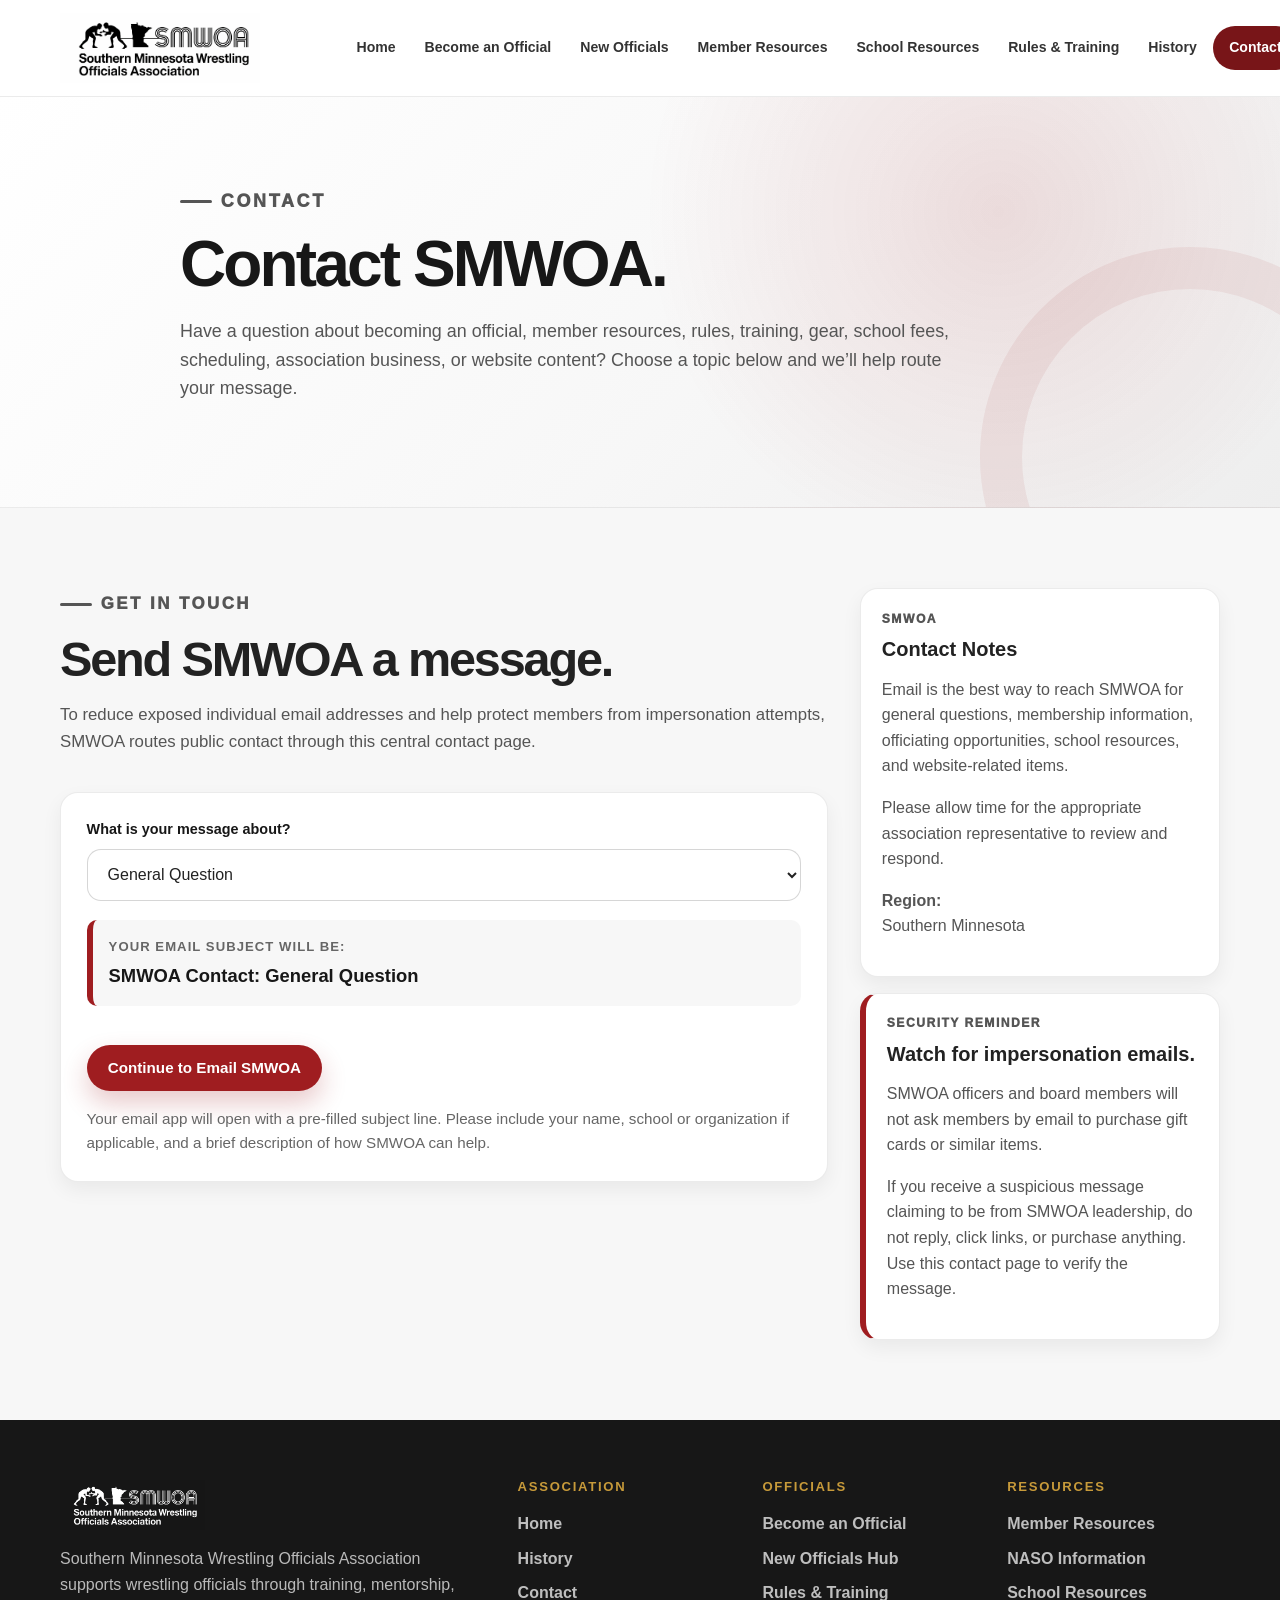
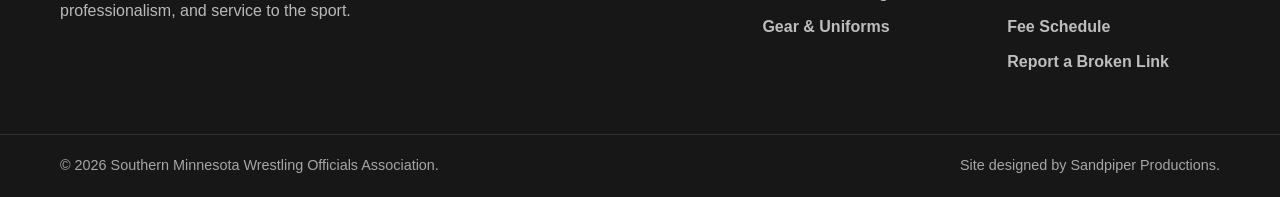
==== commit a7a752b0: "minor changes" ====
--- a/contact/index.html
+++ b/contact/index.html
@@ -14,9 +14,11 @@
 </head>
 
 <body data-page="contact">
+
   <div id="site-header"></div>
 
-  <main>
+  <main class="contact-page">
+
     <!-- PAGE HERO -->
     <section class="page-hero">
       <div class="container page-hero-inner">
@@ -24,190 +26,110 @@
         <h1>Contact SMWOA.</h1>
         <p>
           Have a question about becoming an official, member resources, rules, training,
-          gear, school fees, scheduling, or association information? Choose a topic below
-          and we will help route your message.
+          gear, school fees, scheduling, association business, or website content? Choose
+          a topic below and we’ll help route your message.
         </p>
+      </div>
+    </section>
 
-        <div class="hero-actions">
-          <a href="#contact-form" class="btn btn-primary">Start Message</a>
-          <a href="/new-officials/" class="btn btn-secondary">New Officials Hub</a>
+    <!-- CONTACT FORM -->
+    <section class="section section-light">
+      <div class="container">
+        <div class="contact-layout">
+
+          <div class="contact-main">
+            <div class="section-heading">
+              <p class="eyebrow eyebrow-dark">Get in Touch</p>
+              <h2>Send SMWOA a message.</h2>
+              <p>
+                To reduce exposed individual email addresses and help protect members from
+                impersonation attempts, SMWOA routes public contact through this central
+                contact page.
+              </p>
+            </div>
+
+            <div class="contact-form-card">
+              <label for="contactCategory" class="contact-label">
+                What is your message about?
+              </label>
+
+              <select id="contactCategory" class="contact-select">
+                <option value="general">General Question</option>
+                <option value="join">Becoming an Official / Joining SMWOA</option>
+                <option value="new-officials">New Officials / Mentorship / Evaluations</option>
+                <option value="rules">Rules & Training</option>
+                <option value="gear">Gear / Uniforms</option>
+                <option value="member-resources">Member Resources / Documents</option>
+                <option value="arbiter">Arbiter / Scheduling</option>
+                <option value="school-resources">School Resources / Fee Schedule</option>
+                <option value="naso">NASO Information</option>
+                <option value="history">Association History / Website Content</option>
+                <option value="board">Board / Leadership</option>
+                <option value="website">Website Help / Broken Link</option>
+                <option value="security">Suspicious Email / Impersonation Concern</option>
+              </select>
+
+              <div class="contact-preview-card">
+                <p class="contact-preview-label">Your email subject will be:</p>
+                <p id="contactSubjectPreview" class="contact-subject-preview">
+                  SMWOA Contact: General Question
+                </p>
+              </div>
+
+              <a
+                id="contactEmailButton"
+                class="btn btn-primary contact-email-button"
+                href="mailto:?subject=SMWOA%20Contact%3A%20General%20Question"
+              >
+                Continue to Email SMWOA
+              </a>
+
+              <p class="contact-helper-text">
+                Your email app will open with a pre-filled subject line. Please include your
+                name, school or organization if applicable, and a brief description of how
+                SMWOA can help.
+              </p>
+            </div>
+          </div>
+
+          <aside class="contact-sidebar">
+            <div class="contact-side-card contact-info-panel">
+              <p class="card-meta">SMWOA</p>
+              <h3>Contact Notes</h3>
+              <p>
+                Email is the best way to reach SMWOA for general questions, membership
+                information, officiating opportunities, school resources, and website-related
+                items.
+              </p>
+              <p>
+                Please allow time for the appropriate association representative to review
+                and respond.
+              </p>
+              <p>
+                <strong>Region:</strong><br />
+                Southern Minnesota
+              </p>
+            </div>
+
+            <div class="contact-side-card contact-security-card">
+              <p class="card-meta">Security Reminder</p>
+              <h3>Watch for impersonation emails.</h3>
+              <p>
+                SMWOA officers and board members will not ask members by email to purchase
+                gift cards or similar items.
+              </p>
+              <p>
+                If you receive a suspicious message claiming to be from SMWOA leadership,
+                do not reply, click links, or purchase anything. Use this contact page to
+                verify the message.
+              </p>
+            </div>
+          </aside>
+
         </div>
       </div>
     </section>
 
-    <!-- CONTACT MAIN -->
-    <section class="section section-light" id="contact-form">
-      <div class="container contact-layout">
-        <div class="contact-main">
-          <div class="section-heading">
-            <p class="eyebrow eyebrow-dark">Get in Touch</p>
-            <h2>Send SMWOA a message.</h2>
-            <p>
-              To reduce exposed individual email addresses and help protect members from
-              impersonation attempts, SMWOA routes public contact through this central
-              contact page.
-            </p>
-          </div>
-
-          <div class="contact-form-card">
-            <label for="contactCategory" class="contact-label">
-              What is your message about?
-            </label>
-
-            <select id="contactCategory" class="contact-select">
-              <option value="general">General Question</option>
-              <option value="join">Becoming an Official / Joining SMWOA</option>
-              <option value="new-officials">New Officials / Mentorship / Evaluations</option>
-              <option value="rules">Rules & Training</option>
-              <option value="gear">Gear / Uniforms</option>
-              <option value="member-resources">Member Resources / Documents</option>
-              <option value="arbiter">Arbiter / Scheduling</option>
-              <option value="school-resources">School Resources / Fee Schedule</option>
-              <option value="naso">NASO Information</option>
-              <option value="history">Association History / Website Content</option>
-              <option value="board">Board / Leadership</option>
-              <option value="website">Website Help / Broken Link</option>
-              <option value="security">Suspicious Email / Impersonation Concern</option>
-            </select>
-
-            <div class="contact-preview-card">
-              <p class="contact-preview-label">Your message subject will be:</p>
-              <p id="contactSubjectPreview" class="contact-subject-preview">
-                SMWOA Contact: General Question
-              </p>
-            </div>
-
-            <div class="contact-fields">
-              <label for="contactName" class="contact-label">Your name</label>
-              <input
-                id="contactName"
-                class="contact-input"
-                type="text"
-                placeholder="Enter your name"
-              />
-
-              <label for="contactEmail" class="contact-label">Your email address</label>
-              <input
-                id="contactEmail"
-                class="contact-input"
-                type="email"
-                placeholder="Enter your email address"
-              />
-
-              <label for="contactMessage" class="contact-label">Message</label>
-              <textarea
-                id="contactMessage"
-                class="contact-textarea"
-                rows="7"
-                placeholder="Briefly describe how SMWOA can help."
-              ></textarea>
-            </div>
-
-            <button id="copyContactButton" class="btn btn-primary contact-email-button" type="button">
-              Copy Message Details
-            </button>
-
-            <p id="copyStatus" class="contact-helper-text" aria-live="polite">
-              Copy your message details, then send them through your preferred email app or
-              contact method. No public mail links are used on this page.
-            </p>
-          </div>
-        </div>
-
-        <aside class="contact-sidebar">
-          <div class="contact-side-card">
-            <p class="card-meta">SMWOA</p>
-            <h3>Contact Notes</h3>
-            <p>
-              Please include your name, school or organization if applicable, and enough
-              detail for the appropriate association representative to respond.
-            </p>
-            <p>
-              If your question is about an assignment, schedule, or event, include the date,
-              school, level, and event type.
-            </p>
-            <p>
-              <strong>Region:</strong><br />
-              Southern Minnesota
-            </p>
-          </div>
-
-          <div class="contact-side-card contact-security-card">
-            <p class="card-meta">Security Reminder</p>
-            <h3>Watch for impersonation emails.</h3>
-            <p>
-              SMWOA officers and board members will not ask members by email to purchase
-              gift cards or similar items.
-            </p>
-            <p>
-              If you receive a suspicious message claiming to be from SMWOA leadership, do
-              not reply, click links, or purchase anything. Use this contact page to verify
-              the message.
-            </p>
-          </div>
-
-          <div class="contact-side-card">
-            <p class="card-meta">Common Topics</p>
-            <h3>Helpful pages</h3>
-            <div class="contact-link-list">
-              <a href="/join/">Become an Official</a>
-              <a href="/new-officials/">New Officials Hub</a>
-              <a href="/member-resources/">Member Resources</a>
-              <a href="/rules/">Rules & Training</a>
-              <a href="/school-resources/">School Resources</a>
-            </div>
-          </div>
-        </aside>
-      </div>
-    </section>
-
-    <!-- ROUTING GUIDE -->
-    <section class="section">
-      <div class="container">
-        <div class="section-heading">
-          <p class="eyebrow eyebrow-dark">Message Routing</p>
-          <h2>Choose the topic that best fits your question.</h2>
-          <p>
-            Selecting a category helps identify the correct type of request and creates a
-            cleaner subject line for follow-up.
-          </p>
-        </div>
-
-        <div class="contact-topic-grid">
-          <article class="contact-topic-card">
-            <h3>New Officials</h3>
-            <p>
-              Use this for joining SMWOA, mentorship, evaluations, first-season questions,
-              or getting started as a wrestling official.
-            </p>
-          </article>
-
-          <article class="contact-topic-card">
-            <h3>Member Resources</h3>
-            <p>
-              Use this for documents, forms, NASO information, gear, eligibility, Arbiter,
-              or association resource questions.
-            </p>
-          </article>
-
-          <article class="contact-topic-card">
-            <h3>Schools</h3>
-            <p>
-              Use this for fee schedule questions, event information, or school-related
-              officiating resource questions.
-            </p>
-          </article>
-
-          <article class="contact-topic-card">
-            <h3>Website Help</h3>
-            <p>
-              Use this for broken links, outdated documents, missing resources, or website
-              content updates.
-            </p>
-          </article>
-        </div>
-      </div>
-    </section>
   </main>
 
   <div id="site-footer"></div>
@@ -215,6 +137,8 @@
   <script src="/assets/js/main.js"></script>
 
   <script>
+    const SMWOA_EMAIL = '';
+
     const contactCategories = {
       general: 'General Question',
       join: 'Becoming an Official / Joining SMWOA',
@@ -236,74 +160,39 @@
       return params.get('category') || 'general';
     }
 
-    function getSelectedSubject() {
+    function updateContactLink() {
       const select = document.getElementById('contactCategory');
-      const selectedValue = select ? select.value : 'general';
-      const selectedLabel = contactCategories[selectedValue] || contactCategories.general;
-
-      return `SMWOA Contact: ${selectedLabel}`;
-    }
-
-    function updateContactPreview() {
+      const button = document.getElementById('contactEmailButton');
       const subjectPreview = document.getElementById('contactSubjectPreview');
 
+      if (!select || !button) return;
+
+      const selectedValue = select.value;
+      const selectedLabel = contactCategories[selectedValue] || contactCategories.general;
+      const subjectText = `SMWOA Contact: ${selectedLabel}`;
+      const subject = encodeURIComponent(subjectText);
+
+      button.href = `mailto:${SMWOA_EMAIL}?subject=${subject}`;
+
       if (subjectPreview) {
-        subjectPreview.textContent = getSelectedSubject();
-      }
-    }
-
-    async function copyContactDetails() {
-      const name = document.getElementById('contactName')?.value.trim() || '';
-      const email = document.getElementById('contactEmail')?.value.trim() || '';
-      const message = document.getElementById('contactMessage')?.value.trim() || '';
-      const status = document.getElementById('copyStatus');
-      const subject = getSelectedSubject();
-
-      const copiedText = [
-        subject,
-        '',
-        `Name: ${name || '[Add your name]'}`,
-        `Email: ${email || '[Add your email address]'}`,
-        '',
-        'Message:',
-        message || '[Add your message]',
-        '',
-        'Please route this message to the appropriate SMWOA representative.'
-      ].join('\n');
-
-      try {
-        await navigator.clipboard.writeText(copiedText);
-
-        if (status) {
-          status.textContent = 'Message details copied. Paste them into your preferred email app or contact method.';
-          status.classList.add('contact-success-text');
-        }
-      } catch (error) {
-        if (status) {
-          status.textContent = 'Copy was not available in this browser. Please select and copy your message details manually.';
-          status.classList.remove('contact-success-text');
-        }
+        subjectPreview.textContent = subjectText;
       }
     }
 
     document.addEventListener('DOMContentLoaded', () => {
       const select = document.getElementById('contactCategory');
-      const copyButton = document.getElementById('copyContactButton');
 
-      if (select) {
-        const urlCategory = getCategoryFromUrl();
+      if (!select) return;
 
-        if (contactCategories[urlCategory]) {
-          select.value = urlCategory;
-        }
+      const urlCategory = getCategoryFromUrl();
 
-        updateContactPreview();
-        select.addEventListener('change', updateContactPreview);
+      if (contactCategories[urlCategory]) {
+        select.value = urlCategory;
       }
 
-      if (copyButton) {
-        copyButton.addEventListener('click', copyContactDetails);
-      }
+      updateContactLink();
+
+      select.addEventListener('change', updateContactLink);
     });
   </script>
 </body>
--- a/assets/css/style.css
+++ b/assets/css/style.css
@@ -554,7 +554,7 @@
 .feature-card {
   position: relative;
   display: flex;
-  min-height: 250px;
+  min-height: 150px;
   flex-direction: column;
   justify-content: flex-end;
   padding: 1.3rem;
@@ -1481,7 +1481,7 @@
 }
 
 .board-card h3 {
-  margin-bottom: 1rem;
+  margin-bottom: rem;
 }
 
 .board-list {
@@ -1701,7 +1701,9 @@
   max-width: 780px;
   color: rgba(255, 255, 255, 0.78);
 }
-
+.home-cta-section {
+  padding-top: 0;
+}
 /* -------------------------
    Footer
    ------------------------- */
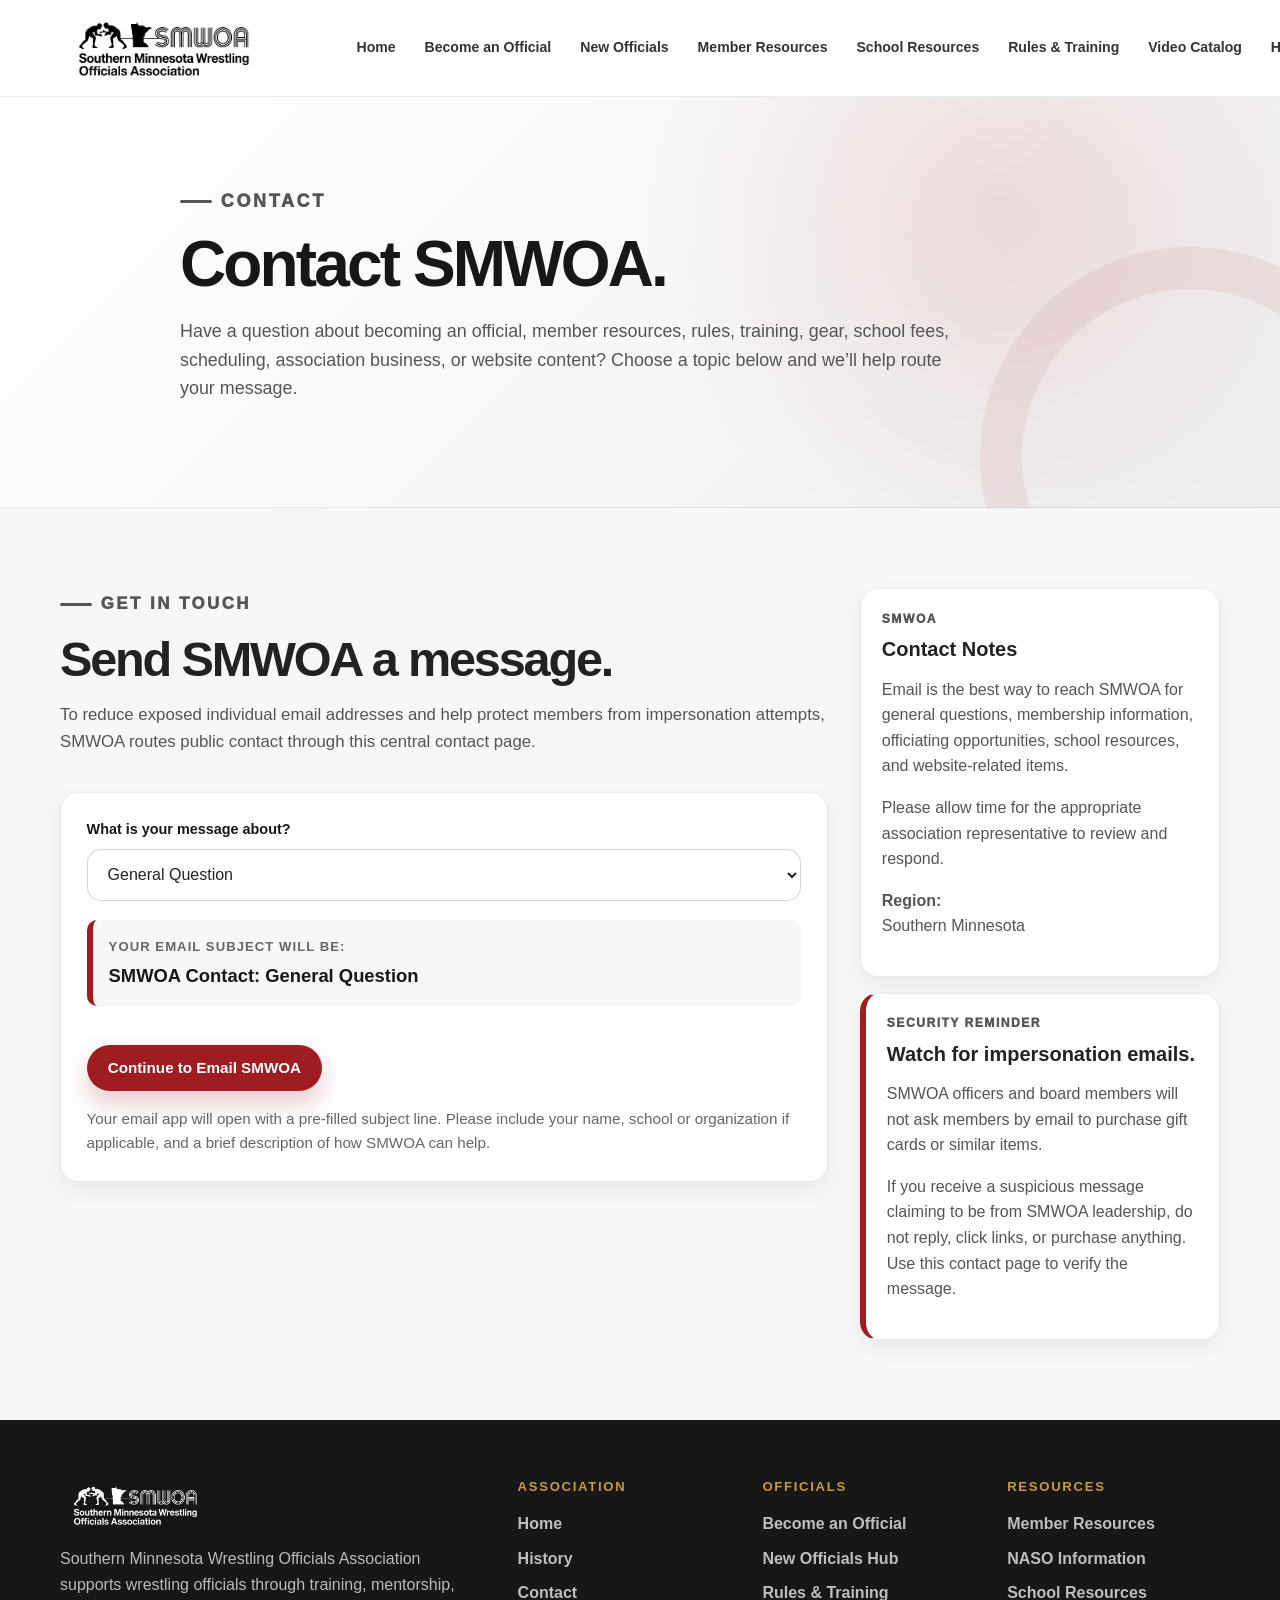
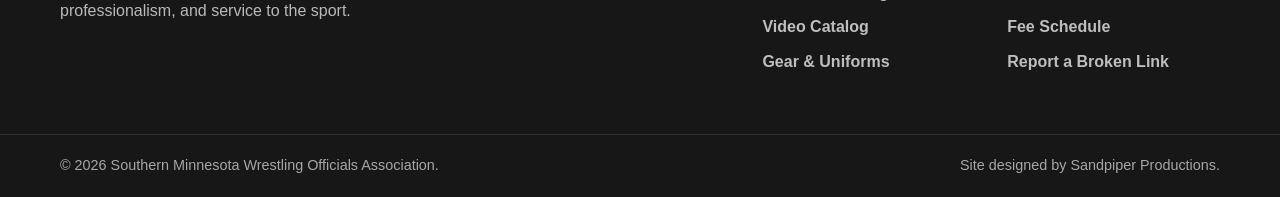
==== commit fe99d7c1: "added favicons." ====
--- a/contact/index.html
+++ b/contact/index.html
@@ -11,6 +11,13 @@
   />
 
   <link rel="stylesheet" href="/assets/css/style.css" />
+  <!-- Favicons / Home Screen Icons -->
+<link rel="icon" type="image/png" sizes="32x32" href="/assets/images/icons/favicon-32.png">
+<link rel="icon" type="image/png" sizes="16x16" href="/assets/images/icons/favicon-16.png">
+<link rel="shortcut icon" href="/favicon.ico">
+<link rel="apple-touch-icon" sizes="180x180" href="/assets/images/icons/apple-touch-icon.png">
+<link rel="manifest" href="/site.webmanifest">
+<meta name="theme-color" content="#111111">
 </head>
 
 <body data-page="contact">
